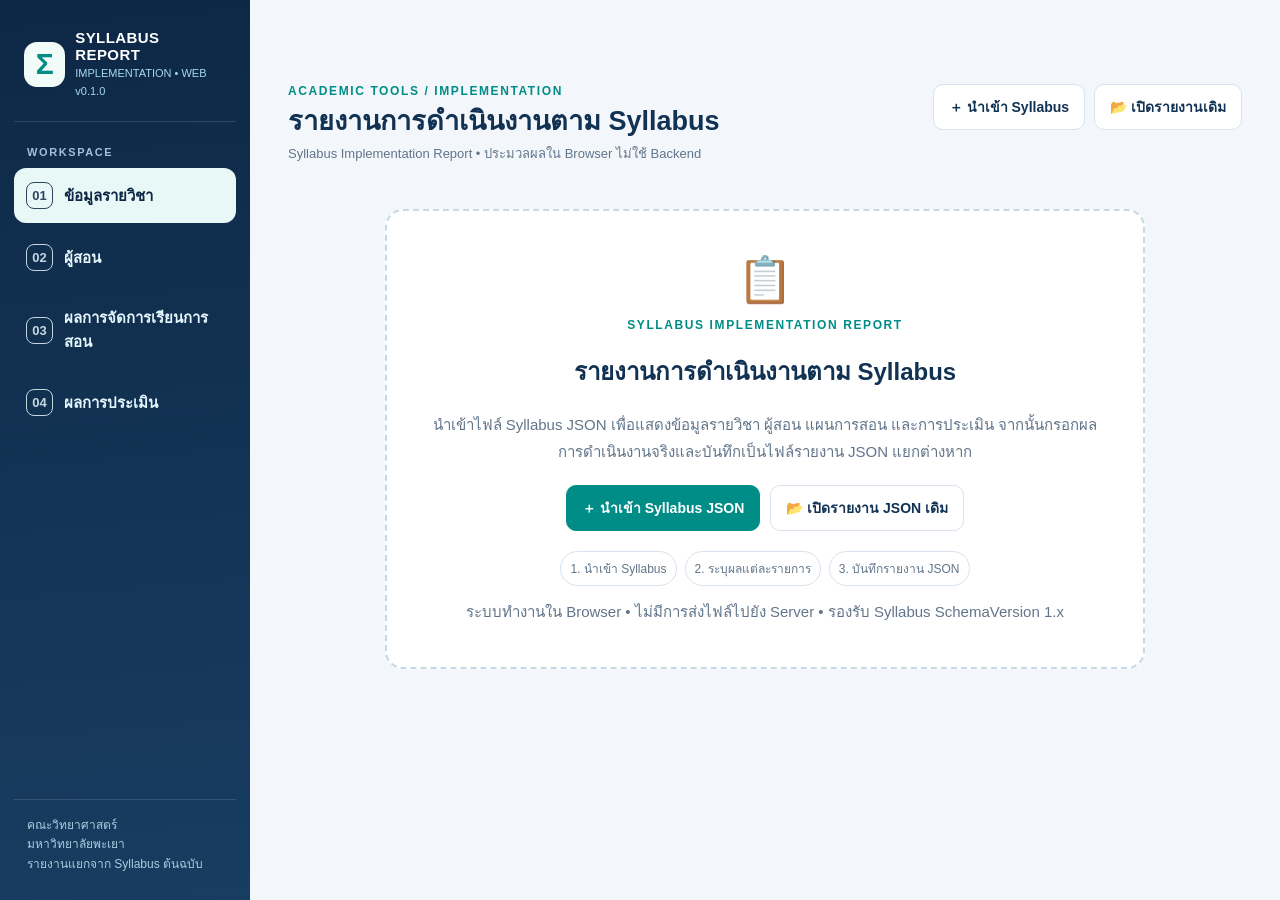
==== index.html @ 034646b8 "Add files via upload Initial pilot release: Syllabus Implementation Report Web v0.1.0" ====
<!doctype html>
<html lang="th">
<head>
  <meta charset="utf-8">
  <meta name="viewport" content="width=device-width, initial-scale=1">
  <meta name="theme-color" content="#102d4e">
  <meta name="description" content="ระบบรายงานผลการดำเนินงานตาม Syllabus โดยประมวลผลในเบราว์เซอร์ทั้งหมด">
  <title>Syllabus Implementation Report | Faculty of Science</title>
  <style>
:root{--navy:#113253;--deep:#0d2846;--ink:#18344d;--muted:#61758a;--teal:#008d87;--teal-dark:#00736f;--light:#f3f7fb;--white:#fff;--line:#d8e3ee;--good:#0b8567;--bad:#ad4a2a;--waiting:#748397;--yellow:#fff4dc;--shadow:0 12px 30px rgba(14,48,83,.07);font-family:Tahoma,"Noto Sans Thai",Arial,sans-serif;color:var(--ink);font-size:16px}
*{box-sizing:border-box}body{margin:0;background:var(--light);min-width:320px}button,input,textarea,select{font:inherit}button{cursor:pointer}button:disabled{opacity:.5;cursor:not-allowed}button:focus-visible,select:focus-visible,textarea:focus-visible,input:focus-visible,a:focus-visible{outline:3px solid #69c7cb;outline-offset:2px}.sr-only{position:absolute;width:1px;height:1px;padding:0;margin:-1px;overflow:hidden;clip:rect(0,0,0,0);white-space:nowrap;border:0}.app-shell{display:grid;grid-template-columns:250px minmax(0,1fr);min-height:100vh}.sidebar{background:linear-gradient(175deg,var(--deep),#183d61);color:white;position:sticky;top:0;height:100vh;display:flex;flex-direction:column;padding:25px 14px;z-index:30}.logo{display:flex;gap:10px;align-items:center;padding:4px 10px 22px;border-bottom:1px solid #ffffff20}.logo-mark{display:grid;place-items:center;width:45px;height:45px;border-radius:13px;background:#f1fbf8;color:var(--teal);font-size:30px;font-weight:800}.logo b{display:block;font-size:15px;letter-spacing:.4px}.logo span{font-size:11px;color:#a5d8ee}.nav-label{font-size:11px;color:#a6bfd8;font-weight:700;letter-spacing:1.6px;padding:24px 13px 10px}.nav{display:flex;flex-direction:column;gap:7px}.nav-item{border:0;background:transparent;color:#e4f4fb;padding:14px 12px;border-radius:12px;text-align:left;display:flex;align-items:center;gap:11px;font-size:15px;font-weight:600;width:100%}.nav-item:hover{background:#ffffff1a}.nav-item.active{background:#e8f8f6;color:var(--deep)}.nav-number{border:1px solid currentColor;opacity:.85;min-width:27px;height:27px;display:grid;place-items:center;border-radius:8px;font-size:13px}.sidebar-foot{margin-top:auto;border-top:1px solid #ffffff22;padding:16px 13px 0;color:#a9cce0;font-size:12px;line-height:1.65}.main{min-width:0;max-width:1740px;width:100%;margin:auto;padding:28px 38px 130px}.masthead{display:flex;align-items:flex-start;justify-content:space-between;gap:15px;margin-bottom:24px}.kicker{font-size:12px;letter-spacing:1.6px;font-weight:800;color:var(--teal)}h1{font-size:27px;line-height:1.35;margin:5px 0 4px;color:var(--navy)}.subtitle{font-size:13px;color:var(--muted);margin:0}.mast-actions{display:flex;gap:9px;flex-wrap:wrap;justify-content:flex-end}.btn{border:1px solid var(--line);background:#fff;color:var(--navy);border-radius:10px;padding:11px 15px;font-size:14px;font-weight:700;display:inline-flex;align-items:center;justify-content:center;gap:8px;white-space:nowrap;min-height:42px}.btn:hover{background:#edf8f8}.btn-primary{background:var(--teal);border-color:var(--teal);color:white}.btn-primary:hover{background:var(--teal-dark)}.btn-dark{background:var(--navy);border-color:var(--navy);color:white}.btn-dark:hover{background:#1c446c}.btn-ghost{background:transparent;color:var(--muted)}.btn-xs{min-height:34px;padding:7px 12px;font-size:12px}.mobile-toggle{display:none}.hero{border:1px solid #c8dae9;border-radius:17px;background:linear-gradient(115deg,#173e64,#17617d);color:white;padding:23px 25px;display:flex;justify-content:space-between;gap:20px;align-items:center;margin-bottom:22px}.hero h2{margin:4px 0;font-size:22px;color:white}.hero small{font-size:13px;color:#c5e7f2}.hero aside{text-align:right;min-width:190px}.hero aside strong{font-size:19px;display:block;word-break:break-word}.stats{display:grid;grid-template-columns:repeat(4,minmax(0,1fr));gap:12px;margin-bottom:22px}.stat{background:white;border:1px solid var(--line);padding:15px 17px;border-radius:14px;box-shadow:var(--shadow)}.stat span{font-size:12px;color:var(--muted);display:block}.stat strong{font-size:23px;display:block;margin-top:6px;color:var(--navy)}.stat small{font-size:11px;color:var(--muted)}.section-head{display:flex;justify-content:space-between;align-items:flex-end;gap:16px;margin:8px 0 16px}.section-head h2{font-size:20px;color:var(--navy);margin:4px 0}.section-head p{font-size:13px;color:var(--muted);margin:0}.panel{background:white;border:1px solid var(--line);border-radius:15px;box-shadow:var(--shadow);margin-bottom:18px;overflow:hidden}.panel-head{padding:16px 20px;border-bottom:1px solid var(--line);display:flex;align-items:center;justify-content:space-between;gap:15px}.panel-head h3{font-size:17px;margin:0;color:var(--navy)}.panel-head p{font-size:12px;color:var(--muted);margin:5px 0 0}.panel-body{padding:20px}.pill{padding:5px 11px;border-radius:30px;background:#eaf1f7;color:#3e5970;font-weight:700;font-size:12px;white-space:nowrap}.pill.positive{background:#def7ea;color:#00734d}.pill.negative{background:#fff0df;color:#a55221}.pill.pending{background:#edf2f7;color:#587187}.status-note{background:#eaf7f7;border:1px solid #c8e5e7;border-radius:12px;padding:12px 17px;margin-bottom:18px;font-size:13px;line-height:1.7}.status-note.warn{background:#fff7e7;border-color:#f3dfaa}.grid-info{display:grid;grid-template-columns:repeat(2,minmax(0,1fr));gap:0 20px}.info-cell{border-bottom:1px solid #e6edf3;padding:11px 0;min-width:0}.info-cell.span{grid-column:1/-1}.info-cell dt{font-size:12px;color:var(--muted);margin-bottom:5px}.info-cell dd{margin:0;white-space:pre-wrap;overflow-wrap:anywhere;line-height:1.65;font-size:15px}.table-scroller{overflow-x:auto;width:100%}.data-table{border-collapse:collapse;min-width:700px;width:100%}.data-table th{background:#f0f6fa;font-size:12px;text-align:left;color:#42627a;padding:13px 12px;border-bottom:1px solid var(--line);white-space:nowrap}.data-table td{padding:12px;border-bottom:1px solid #e6edf3;vertical-align:top;font-size:13px}.data-table tr:last-child td{border-bottom:none}.data-table td strong{font-size:14px;color:var(--navy);font-weight:700}.data-table td .subline{margin-top:5px;line-height:1.65;color:var(--muted);font-size:12px;white-space:pre-wrap}.data-table td .line{margin-top:6px;line-height:1.6}.row-no{color:var(--muted);font-size:12px} .training-table{min-width:1420px;table-layout:fixed}.training-table th:nth-child(1){width:70px}.training-table th:nth-child(2){width:20%}.training-table th:nth-child(3){width:12%}.training-table th:nth-child(4){width:8%}.training-table th:nth-child(5){width:12%}.training-table th:nth-child(6){width:14%}.training-table th:nth-child(7){width:16%}.training-table th:nth-child(8){width:16%}.assessment-table{min-width:1280px;table-layout:fixed}.assessment-table th:nth-child(1){width:48px}.assessment-table th:nth-child(2){width:19%}.assessment-table th:nth-child(3){width:13%}.assessment-table th:nth-child(4){width:8%}.assessment-table th:nth-child(5){width:8%}.assessment-table th:nth-child(6){width:14%}.assessment-table th:nth-child(7){width:17%}.assessment-table th:nth-child(8){width:17%}.status-select,.form-control{width:100%;min-width:0;border:1px solid #ccdae6;background:white;border-radius:9px;color:var(--ink);padding:9px 10px;font-size:14px;line-height:1.5}.status-select{font-weight:700}.status-select.value-ok{color:var(--good);border-color:#92cbb3;background:#f4fcf7}.status-select.value-bad{color:var(--bad);border-color:#efc3a2;background:#fffbf5}textarea.form-control{resize:vertical;min-height:72px}.form-control:disabled{background:#f5f7fa;color:#9eabb6}.field-hint{color:#9eabb6;font-size:12px;margin:7px 0 0}.invalid{border-color:#db8757!important;background:#fffaf6!important}.error-msg{font-size:12px;color:#a94b26;margin-top:5px;line-height:1.45}.tabs{display:flex;gap:8px;margin-bottom:14px}.tabs button{border-radius:9px;padding:10px 16px;font-weight:700;border:1px solid var(--line);background:#f2f6fa;color:#41627a}.tabs button.active{background:var(--navy);color:white;border-color:var(--navy)}.tabs button span{font-size:12px;opacity:.8}.field{display:flex;flex-direction:column;gap:7px}.field label{font-size:13px;font-weight:700;color:var(--navy)}.field input{width:240px;max-width:100%}.blank-state{border:2px dashed #c6d9e4;border-radius:18px;background:white;max-width:760px;padding:42px 38px;margin:45px auto;text-align:center}.blank-icon{font-size:45px;margin-bottom:12px}.blank-state h2{color:var(--navy);font-size:24px}.blank-state p{color:var(--muted);font-size:15px;line-height:1.8}.blank-actions{display:flex;justify-content:center;flex-wrap:wrap;gap:10px;margin:20px 0}.steps{display:flex;flex-wrap:wrap;gap:8px;justify-content:center;font-size:12px;color:var(--muted)}.steps span{border:1px solid var(--line);padding:7px 9px;border-radius:30px}.sticky-save{position:fixed;z-index:20;bottom:0;right:0;left:250px;background:rgba(255,255,255,.96);border-top:1px solid var(--line);box-shadow:0 -10px 34px #12395e16;backdrop-filter:blur(9px);padding:12px 38px}.sticky-inner{max-width:1440px;margin:auto;display:flex;align-items:center;justify-content:space-between;gap:15px}.sticky-inner p{margin:0;font-size:12px;color:var(--muted);line-height:1.6}.sticky-inner strong{display:block;font-size:14px;color:var(--navy)}.sticky-inner .btn{font-size:15px}.toast{position:fixed;bottom:90px;right:20px;background:#143956;color:white;border-radius:11px;padding:13px 18px;box-shadow:var(--shadow);max-width:min(380px,90vw);z-index:60;font-size:14px;line-height:1.6}.toast.error{background:#9c4238}.menu-backdrop{display:none}.legend{display:flex;gap:8px;flex-wrap:wrap}.empty-table{padding:25px;color:var(--muted);font-size:14px}.footer-note{font-size:12px;color:var(--muted);text-align:center;padding:18px 0}.report-date{margin:4px 0 18px}.report-date .field{max-width:280px}.report-date input{border:1px solid var(--line);background:white;border-radius:9px;padding:10px;font-size:15px}.progress{height:6px;background:#e7edf2;border-radius:20px;overflow:hidden;margin-top:10px}.progress>div{background:var(--teal);height:100%;border-radius:20px;transition:width .25s}.help-line{font-size:12px;color:var(--muted);line-height:1.6;margin:12px 0 0}
@media(max-width:1190px){.main{padding:24px 22px 130px}.sticky-save{padding:12px 22px}.hero{padding:18px}.stats{gap:9px}.stat{padding:13px}}
@media(max-width:850px){.app-shell{grid-template-columns:minmax(0,1fr)}.sidebar{position:fixed;left:0;top:0;bottom:0;width:255px;transform:translateX(-105%);transition:transform .2s;box-shadow:12px 0 35px #001b3b25}.sidebar.open{transform:translateX(0)}.menu-backdrop.on{display:block;position:fixed;inset:0;background:#0b223b80;z-index:25}.mobile-toggle{display:inline-flex}.main{padding:19px 18px 125px}.sticky-save{left:0;padding:10px 18px}.masthead{align-items:flex-start}.mast-actions{max-width:44%}.mast-actions .btn{padding:9px}.hero aside{min-width:150px}}
@media(max-width:630px){h1{font-size:21px}.subtitle{font-size:12px}.main{padding:14px 12px 120px}.masthead{flex-wrap:wrap;gap:12px}.mast-actions{max-width:none;width:100%;justify-content:space-between}.mast-actions .btn{flex:1;font-size:12px;padding:9px 5px}.hero{flex-direction:column;align-items:flex-start;gap:12px}.hero h2{font-size:18px}.hero aside{text-align:left;min-width:0}.stats{grid-template-columns:repeat(2,1fr)}.stat strong{font-size:21px}.section-head{align-items:flex-start}.panel-head{padding:13px 14px}.panel-body{padding:14px}.grid-info{grid-template-columns:1fr}.info-cell.span{grid-column:auto}.data-table,.training-table,.assessment-table{min-width:0}.responsive-table thead{display:none}.responsive-table tbody,.responsive-table tr,.responsive-table td{display:block;width:100%}.responsive-table tr{border:1px solid var(--line);border-radius:12px;overflow:hidden;margin:11px 10px;background:white}.responsive-table td{display:grid;grid-template-columns:90px minmax(0,1fr);column-gap:8px;border-bottom:1px solid #e6edf3;padding:11px}.responsive-table td:last-child{border-bottom:0}.responsive-table td:before{content:attr(data-label);font-size:12px;font-weight:700;color:#55718a;padding-top:6px}.responsive-table .form-control,.responsive-table .status-select{font-size:15px}.responsive-table td .subline{font-size:12px}.responsive-table td[data-label="สาเหตุ"],.responsive-table td[data-label="การดำเนินการ"]{grid-template-columns:1fr}.responsive-table td[data-label="สาเหตุ"]:before,.responsive-table td[data-label="การดำเนินการ"]:before{padding:0 0 4px}.sticky-save{padding:10px 12px}.sticky-inner p{font-size:11px}.sticky-inner strong{font-size:12px}.sticky-inner .btn{font-size:13px;padding:10px 12px}.tabs button{flex:1;font-size:13px;padding:9px 7px}.blank-state{margin:12px auto;padding:30px 17px}.blank-state h2{font-size:20px}}
@media(max-width:370px){.responsive-table td{grid-template-columns:76px minmax(0,1fr)}.sticky-inner p{max-width:150px}.btn{font-size:12px}}
@media print{.sidebar,.mast-actions,.sticky-save,.tabs,.mobile-toggle,.toast,.menu-backdrop{display:none!important}.app-shell{display:block}.main{max-width:none;padding:0}.hero{background:#f0f5f9!important;color:var(--ink)!important;print-color-adjust:exact}.hero h2{color:var(--ink)}.hero small{color:var(--ink)}.panel{box-shadow:none;break-inside:avoid}.training-table{min-width:0;font-size:10px}.panel-head{padding:10px}.data-table td{font-size:10px}.data-table th{font-size:10px}}

  </style>
</head>
<body>
  <div id="app" aria-live="off"></div>
  <input id="syllabus-file" class="sr-only" type="file" accept=".json,application/json" aria-label="เลือกไฟล์ Syllabus JSON">
  <input id="report-file" class="sr-only" type="file" accept=".json,application/json" aria-label="เลือกไฟล์รายงาน JSON">
  <script>
(() => {
  'use strict';

  // Static browser-only report app. Syllabus input is kept intact in SourceSyllabus.
  // The report's JSON format is intentionally separate from Syllabus SchemaVersion 1.0.0.
  const REPORT_VERSION = '1.0.0';
  const APP_VERSION = '0.1.0';
  const tabs = [
    { id: 'course', name: 'ข้อมูลรายวิชา', icon: '01' },
    { id: 'instructors', name: 'ผู้สอน', icon: '02' },
    { id: 'plans', name: 'ผลการจัดการเรียนการสอน', icon: '03' },
    { id: 'assessments', name: 'ผลการประเมิน', icon: '04' }
  ];
  const fieldLabels = {
    CourseCode:'รหัสรายวิชา',CourseTitleTh:'ชื่อรายวิชา (ไทย)',CourseTitleEn:'ชื่อรายวิชา (อังกฤษ)',
    CourseDescriptionTh:'คำอธิบายรายวิชา (ไทย)',CourseDescriptionEn:'คำอธิบายรายวิชา (อังกฤษ)',
    Credits:'หน่วยกิต',LectureHours:'ชั่วโมงบรรยาย',LabHours:'ชั่วโมงปฏิบัติการ',SelfStudyHours:'ชั่วโมงศึกษาด้วยตนเอง',
    AcademicYear:'ปีการศึกษา (พ.ศ.)',Semester:'ภาคเรียน',Section:'กลุ่มเรียน',FacultyName:'คณะ',
    UniversityName:'มหาวิทยาลัย',LastUpdatedDate:'วันที่บันทึก/ปรับปรุง Syllabus',
    CurriculumCode:'รหัสหลักสูตร',CurriculumName:'ชื่อหลักสูตร',ProgramName:'สาขาวิชา',
    DegreeLevel:'ระดับปริญญา',DepartmentName:'สาขาวิชา/หน่วยงาน',
    IsResponsibleInstructor:'ผู้รับผิดชอบรายวิชา',Prefix:'คำนำหน้า',FirstName:'ชื่อ',LastName:'นามสกุล',
    DisplayName:'ชื่อผู้สอน',Department:'สาขาวิชา',StaffId:'รหัสบุคลากร',StaffID:'รหัสบุคลากร',
    Email:'อีเมล',LecturePercent:'สัดส่วนบรรยาย',LabPercent:'สัดส่วนปฏิบัติการ'
  };
  const sectionInfo = {
    course:{title:'ข้อมูลรายวิชา',subtitle:'แสดงรายละเอียดรายวิชาและหลักสูตรจากไฟล์ Syllabus แบบอ่านอย่างเดียว'},
    instructors:{title:'ข้อมูลผู้รับผิดชอบรายวิชาและผู้สอน',subtitle:'แสดงข้อมูลผู้สอนทุกคนจากไฟล์ Syllabus โดยไม่เปลี่ยนแปลงข้อมูลต้นฉบับ'},
    plans:{title:'รายงานผลการจัดการเรียนการสอน',subtitle:'ระบุผลการดำเนินงานตามแผนทุกสัปดาห์ ทั้งภาคบรรยายและปฏิบัติการ'},
    assessments:{title:'รายงานผลการวัดและประเมินผล',subtitle:'ระบุผลบรรลุ/ไม่บรรลุ พร้อมสาเหตุและการดำเนินการแก้ไขเมื่อไม่บรรลุ'}
  };
  const app = document.getElementById('app');
  let report = null;
  let activeTab = 'course';
  let planTab = 'lecture';
  let mobileOpen = false;
  let unsaved = false;
  let toastTimeout = null;

  function esc(val) { return String(val == null ? '' : val).replace(/[&<>"']/g, c => ({'&':'&amp;','<':'&lt;','>':'&gt;','"':'&quot;',"'":'&#39;'}[c])); }
  function normalizeText(v) {return v == null ? '' : typeof v === 'boolean' ? (v ? 'ใช่' : 'ไม่ใช่') : typeof v === 'object' ? Array.isArray(v) ? v.map(normalizeText).join(', ') : JSON.stringify(v) : String(v);}
  function fmt(v) {const t=normalizeText(v);return t.trim() ? t : '—';}
  function fileSafe(x) {return String(x||'unknown').replace(/[^a-zA-Z0-9ก-๙_-]/g,'_').slice(0,95);}
  function todayLocal() {const d=new Date();const off=d.getTimezoneOffset()*60000;return new Date(d.getTime()-off).toISOString().slice(0,10);}
  function timeISO() {return new Date().toISOString();}
  function isObj(x) {return x !== null && typeof x === 'object' && !Array.isArray(x);}
  function validSyllabus(s) {
    if(!isObj(s) || !isObj(s.CourseInfo) || !Array.isArray(s.Instructors) || !Array.isArray(s.LecturePlans) || !Array.isArray(s.LabPlans) || !Array.isArray(s.Assessments)) {
      throw new Error('ไฟล์นี้ไม่ใช่ Syllabus JSON ที่รองรับ: ต้องมี CourseInfo, Instructors, LecturePlans, LabPlans และ Assessments');
    }
    if(s.SchemaVersion && String(s.SchemaVersion).split('.')[0] !== '1') throw new Error('ยังไม่รองรับ Syllabus SchemaVersion นี้');
    return true;
  }
  function makeRows(rows) {return rows.map((p,i)=>({SourceIndex:i,WeekNumber:p.WeekNumber??null,Status:'',Reason:'',Action:''}));}
  function makeAssessmentRows(rows) {return rows.map((_,i)=>({SourceIndex:i,Status:'',Reason:'',Action:''}));}
  function makeReport(syllabus, filename='') {
    validSyllabus(syllabus);
    const s=JSON.parse(JSON.stringify(syllabus));
    return {ReportSchemaVersion:REPORT_VERSION, ReportType:'SyllabusImplementation',
      SourceOfferingId:String(s.OfferingId||''),SourceFileName:filename,SourceSyllabus:s,
      CreatedAt:timeISO(),UpdatedAt:timeISO(),ReportDate:todayLocal(),
      LectureResults:makeRows(s.LecturePlans),LabResults:makeRows(s.LabPlans),
      AssessmentResults:makeAssessmentRows(s.Assessments)};
  }
  function normalizeRows(existing, source, isPlan, choices) {
    const byIndex=new Map((Array.isArray(existing)?existing:[]).filter(x=>isObj(x)&&Number.isInteger(x.SourceIndex)).map(x=>[x.SourceIndex,x]));
    return source.map((p,i)=>{
      const old=byIndex.get(i)||{};
      return {SourceIndex:i,...(isPlan?{WeekNumber:p.WeekNumber??null}:{}),
        Status:choices.includes(old.Status)?old.Status:'',Reason:String(old.Reason??''),Action:String(old.Action??'')};
    });
  }
  function normalizeReport(raw) {
    if(!isObj(raw)||raw.ReportType!=='SyllabusImplementation'||!raw.SourceSyllabus) throw new Error('ไฟล์นี้ไม่ใช่รายงานผลการดำเนินงานของระบบนี้');
    if(String(raw.ReportSchemaVersion||'').split('.')[0]!=='1') throw new Error('ยังไม่รองรับเวอร์ชันรายงานนี้');
    validSyllabus(raw.SourceSyllabus);
    const cloned=JSON.parse(JSON.stringify(raw));
    cloned.LectureResults=normalizeRows(raw.LectureResults,cloned.SourceSyllabus.LecturePlans,true,['ตามแผน','ไม่ตามแผน','']);
    cloned.LabResults=normalizeRows(raw.LabResults,cloned.SourceSyllabus.LabPlans,true,['ตามแผน','ไม่ตามแผน','']);
    cloned.AssessmentResults=normalizeRows(raw.AssessmentResults,cloned.SourceSyllabus.Assessments,false,['บรรลุ','ไม่บรรลุ','']);
    cloned.ReportDate=typeof raw.ReportDate==='string' && /^\d{4}-\d{2}-\d{2}$/.test(raw.ReportDate)?raw.ReportDate:'';
    return cloned;
  }
  function stats() {
    if(!report) return {total:0,done:0,problem:0,missing:0,incomplete:0,plan:0,assess:0};
    const all=[...report.LectureResults,...report.LabResults,...report.AssessmentResults];
    return {total:all.length,done:all.filter(r=>!!r.Status).length,
      problem:all.filter(r=>r.Status==='ไม่ตามแผน'||r.Status==='ไม่บรรลุ').length,
      missing:all.filter(r=>!r.Status).length,
      incomplete:all.filter(r=>(r.Status==='ไม่ตามแผน'||r.Status==='ไม่บรรลุ')&&(!r.Reason.trim()||!r.Action.trim())).length,
      plan:report.LectureResults.length+report.LabResults.length,assess:report.AssessmentResults.length};
  }
  function readSource() {return report?.SourceSyllabus||null;}
  function getCourseName() {const c=readSource()?.CourseInfo||{};return c.CourseTitleTh||c.CourseTitleEn||'ยังไม่มีชื่อรายวิชา';}
  function getOffering() {const s=readSource()||{};const c=s.CourseInfo||{};return s.OfferingId || [c.CourseCode||'COURSE',c.Semester||'TERM',c.AcademicYear||'YEAR',c.Section||'SECTION'].join('-');}
  function showToast(message,error=false) {
    const existing=document.querySelector('.toast');if(existing) existing.remove();if(toastTimeout)clearTimeout(toastTimeout);
    const el=document.createElement('div');el.className='toast'+(error?' error':'');el.setAttribute('role','status');el.textContent=message;document.body.append(el);
    toastTimeout=setTimeout(()=>el.remove(),5200);
  }
  function markUnsaved() {unsaved=true;const e=document.getElementById('save-indicator');if(e)e.textContent='มีข้อมูลเปลี่ยนแปลงที่ยังไม่ได้บันทึก JSON';}
  function countPill() {const s=stats();return `${s.done}/${s.total} รายการ`;}
  function renderNav() {return tabs.map(t=>`<button class="nav-item ${activeTab===t.id?'active':''}" data-tab="${t.id}" type="button" aria-current="${activeTab===t.id?'page':'false'}"><span class="nav-number">${t.icon}</span>${t.name}</button>`).join('');}
  function renderCards() {const s=stats();return `<div class="stats" aria-label="สรุปความคืบหน้า">
    <div class="stat"><span>รายการทั้งหมด</span><strong data-metric="total">${s.total}</strong><small>Lecture / Lab / การประเมิน</small></div>
    <div class="stat"><span>ระบุผลแล้ว</span><strong data-metric="done">${s.done}</strong><div class="progress"><div data-progress style="width:${s.total?s.done/s.total*100:0}%"></div></div></div>
    <div class="stat"><span>ไม่ตามแผน / ไม่บรรลุ</span><strong data-metric="problem">${s.problem}</strong><small>รายการที่ต้องระบุสาเหตุและการดำเนินการ</small></div>
    <div class="stat"><span>ยังไม่ระบุผล</span><strong data-metric="missing">${s.missing}</strong><small data-metric="incomplete">${s.incomplete?`กรอกสาเหตุ/การดำเนินการไม่ครบ ${s.incomplete} รายการ`:'สาเหตุ/การดำเนินการครบตามที่ระบุ'}</small></div>
  </div>`;}
  function renderInfo(obj) {
    const entries=Object.entries(isObj(obj)?obj:{});
    if(!entries.length)return `<div class="empty-table">ไม่มีข้อมูลในไฟล์ต้นฉบับ</div>`;
    return `<dl class="grid-info">${entries.map(([k,v])=>{
      const isLong=/Description|Details|Note/i.test(k)||normalizeText(v).length>90;
      return `<div class="info-cell ${isLong?'span':''}"><dt>${esc(fieldLabels[k]||k)}</dt><dd>${esc(fmt(v))}</dd></div>`;
    }).join('')}</dl>`;
  }
  function panel(title,content,description='',extra='') {return `<section class="panel"><div class="panel-head"><div><h3>${esc(title)}</h3>${description?`<p>${esc(description)}</p>`:''}</div>${extra}</div><div class="panel-body">${content}</div></section>`;}
  function renderCourse() {
    const syllabus=readSource();return `${panel('ข้อมูลรายวิชา (Course Info)',renderInfo(syllabus.CourseInfo),'อ่านอย่างเดียว • แสดงทุกฟิลด์ที่อยู่ใน Syllabus JSON')}
      ${panel('หลักสูตร (Curriculum)',renderInfo(syllabus.Curriculum),'ข้อมูลอ้างอิงจากไฟล์ Syllabus')}
      ${panel('ข้อมูลไฟล์ต้นฉบับ',renderInfo({OfferingId:syllabus.OfferingId||'',SchemaVersion:syllabus.SchemaVersion||'',SourceType:syllabus.SourceType||'',ExtractedAt:syllabus.ExtractedAt||'',SourceFileName:report.SourceFileName||''}))}`;
  }
  function renderInstructors() {
    const items=readSource().Instructors;
    if(!items.length)return panel('รายชื่อผู้สอน',`<div class="empty-table">ไม่มีรายชื่อผู้สอนใน Syllabus JSON</div>`);
    const keys=[...new Set(items.flatMap(Object.keys))];
    return `<section class="panel"><div class="panel-head"><div><h3>ข้อมูลผู้สอนทั้งหมด</h3><p>แสดงข้อมูลทุกฟิลด์ตามที่บันทึกไว้ใน JSON</p></div><span class="pill">${items.length} คน</span></div><div class="table-scroller"><table class="data-table responsive-table"><thead><tr><th>#</th>${keys.map(k=>`<th>${esc(fieldLabels[k]||k)}</th>`).join('')}</tr></thead><tbody>${items.map((row,i)=>`<tr><td data-label="ลำดับ">${i+1}</td>${keys.map(k=>`<td data-label="${esc(fieldLabels[k]||k)}">${esc(fmt(row[k]))}</td>`).join('')}</tr>`).join('')}</tbody></table></div></section>`;
  }
  function statusSelect(kind,i,current) {
    const choices=kind==='assessment'?['','บรรลุ','ไม่บรรลุ']:['','ตามแผน','ไม่ตามแผน'];
    const stClass=(current==='ไม่ตามแผน'||current==='ไม่บรรลุ')?'value-bad':current?'value-ok':'';
    return `<select class="status-select ${stClass}" data-kind="${kind}" data-index="${i}" data-field="Status" aria-label="${kind==='assessment'?'ผลการประเมิน':'ผลการจัดการเรียนการสอน'} รายการที่ ${i+1}">
    ${choices.map((x,j)=>`<option value="${esc(x)}" ${x===current?'selected':''}>${j===0?'— ยังไม่ระบุ —':esc(x)}</option>`).join('')}</select>`;
  }
  function resultColumn(kind,i,record,field) {
    const negative=record.Status==='ไม่ตามแผน'||record.Status==='ไม่บรรลุ';
    if(!negative)return `<span class="field-hint">เลือก “${kind==='assessment'?'ไม่บรรลุ':'ไม่ตามแผน'}” เพื่อกรอก</span>`;
    const blank=!record[field].trim();return `<div><textarea class="form-control ${blank?'invalid':''}" rows="2" maxlength="2000" data-kind="${kind}" data-index="${i}" data-field="${field}" aria-label="${field==='Reason'?'ระบุสาเหตุ':'ระบุการดำเนินการ'} รายการที่ ${i+1}">${esc(record[field])}</textarea>${blank?'<div class="error-msg">กรุณาระบุข้อมูลเมื่อเลือกผลเป็นลบ (ยังบันทึก JSON ได้)</div>':''}</div>`;
  }
  function planData(kind) {return kind==='lecture'?[readSource().LecturePlans,report.LectureResults]:[readSource().LabPlans,report.LabResults];}
  function renderPlan() {
    const kind=planTab;const [plans,results]=planData(kind);const all=kind==='lecture'?report.LectureResults:report.LabResults;
    const title=kind==='lecture'?'ภาคบรรยาย (Lecture)':'ภาคปฏิบัติการ (Lab)';
    return `<div class="tabs" role="tablist" aria-label="ประเภทแผนการสอน"><button type="button" class="${kind==='lecture'?'active':''}" data-plan-tab="lecture" role="tab" aria-selected="${kind==='lecture'}">บรรยาย <span>(${readSource().LecturePlans.length})</span></button><button type="button" class="${kind==='lab'?'active':''}" data-plan-tab="lab" role="tab" aria-selected="${kind==='lab'}">ปฏิบัติการ <span>(${readSource().LabPlans.length})</span></button></div>
      <section class="panel"><div class="panel-head"><div><h3>ผลการสอน${title}</h3><p>แสดงคอลัมน์แผนเดิมจาก Syllabus และเพิ่มผลการดำเนินงานแยกแต่ละสัปดาห์</p></div><span class="pill">${all.filter(r=>!!r.Status).length}/${all.length} ระบุผลแล้ว</span></div>
      ${plans.length?`<div class="table-scroller"><table class="data-table responsive-table training-table"><thead><tr><th>สัปดาห์</th><th>หัวข้อ / กิจกรรมการเรียนรู้</th><th>วิธีสอน</th><th>CLO</th><th>ผู้สอน</th><th>ผลการสอน</th><th>สาเหตุ</th><th>การดำเนินการ</th></tr></thead><tbody>
      ${plans.map((p,i)=>{const r=results[i];const notes=p.Notes||p.InstructorNames||'';const topic=p.Topic||p.LearningActivities||'—';const method=normalizeText(p.TeachingMethods||p.TeachingMethod||'');const mClo=normalizeText(p.MappedCloCodes||p.CloCodes||'');return `<tr>
      <td data-label="สัปดาห์"><strong>${esc(fmt(p.WeekNumber))}</strong><div class="row-no">รายการ ${i+1}</div></td>
      <td data-label="หัวข้อ / กิจกรรม"><strong>${esc(topic)}</strong>${p.LearningActivities&&p.LearningActivities!==topic?`<div class="subline">กิจกรรม: ${esc(p.LearningActivities)}</div>`:''}</td>
      <td data-label="วิธีสอน">${esc(fmt(method))}</td>
      <td data-label="CLO">${esc(fmt(mClo))}</td>
      <td data-label="ผู้สอน">${esc(fmt(normalizeText(notes)))}</td>
      <td data-label="ผลการสอน">${statusSelect(kind,i,r.Status)}</td>
      <td data-label="สาเหตุ">${resultColumn(kind,i,r,'Reason')}</td>
      <td data-label="การดำเนินการ">${resultColumn(kind,i,r,'Action')}</td></tr>`}).join('')}
      </tbody></table></div>`:`<div class="empty-table">ไม่มีแผนการสอนในส่วนนี้</div>`}</section>`;
  }
  function renderAssessments(){const items=readSource().Assessments;const rows=report.AssessmentResults;
    return `<section class="panel"><div class="panel-head"><div><h3>รายการวัดและประเมินผล</h3><p>แสดงคอลัมน์ประเมินจาก Syllabus พร้อมคอลัมน์ผลการบรรลุ สาเหตุ และการดำเนินการ</p></div><span class="pill">${rows.filter(r=>!!r.Status).length}/${rows.length} ระบุผลแล้ว</span></div>
    ${items.length?`<div class="table-scroller"><table class="data-table responsive-table assessment-table"><thead><tr><th>#</th><th>รายการประเมิน</th><th>ประเภทประเมิน</th><th>น้ำหนัก %</th><th>CLO</th><th>ผลการประเมิน</th><th>สาเหตุ</th><th>การดำเนินการ</th></tr></thead><tbody>${items.map((a,i)=>{
      const r=rows[i];const reserved=new Set(['AssessmentName','AssessmentType','WeightPercent','MappedCloCodes']);
      const misc=Object.entries(a).filter(([k,v])=>!reserved.has(k)&&v!==''&&v!=null).map(([k,v])=>`${fieldLabels[k]||k}: ${normalizeText(v)}`);
      return `<tr><td data-label="ลำดับ"><strong>${i+1}</strong></td>
        <td data-label="รายการประเมิน"><strong>${esc(fmt(a.AssessmentName))}</strong>${misc.map(x=>`<div class="subline">${esc(x)}</div>`).join('')}</td>
        <td data-label="ประเภท">${esc(fmt(a.AssessmentType))}</td>
        <td data-label="น้ำหนัก %">${esc(fmt(a.WeightPercent))}</td>
        <td data-label="CLO">${esc(fmt(a.MappedCloCodes))}</td>
        <td data-label="ผลการประเมิน">${statusSelect('assessment',i,r.Status)}</td>
        <td data-label="สาเหตุ">${resultColumn('assessment',i,r,'Reason')}</td>
        <td data-label="การดำเนินการ">${resultColumn('assessment',i,r,'Action')}</td></tr>`;
    }).join('')}</tbody></table></div>`:`<div class="empty-table">ไม่มีรายการประเมินใน Syllabus JSON</div>`}</section>`;}
  function renderBody(){switch(activeTab){case'course':return renderCourse();case'instructors':return renderInstructors();case'plans':return renderPlan();case'assessments':return renderAssessments();default:return '';}}
  function renderEmpty(){return `<div class="blank-state"><div class="blank-icon" aria-hidden="true">📋</div><div class="kicker">SYLLABUS IMPLEMENTATION REPORT</div><h2>รายงานการดำเนินงานตาม Syllabus</h2><p>นำเข้าไฟล์ Syllabus JSON เพื่อแสดงข้อมูลรายวิชา ผู้สอน แผนการสอน และการประเมิน จากนั้นกรอกผลการดำเนินงานจริงและบันทึกเป็นไฟล์รายงาน JSON แยกต่างหาก</p>
  <div class="blank-actions"><button class="btn btn-primary" type="button" data-action="open-syllabus">＋ นำเข้า Syllabus JSON</button><button class="btn" type="button" data-action="open-report">📂 เปิดรายงาน JSON เดิม</button></div>
  <div class="steps"><span>1. นำเข้า Syllabus</span><span>2. ระบุผลแต่ละรายการ</span><span>3. บันทึกรายงาน JSON</span></div>
  <p class="help-line">ระบบทำงานใน Browser • ไม่มีการส่งไฟล์ไปยัง Server • รองรับ Syllabus SchemaVersion 1.x</p></div>`;}
  function render(){const s=stats();const sec=sectionInfo[activeTab];
    app.innerHTML=`<div class="app-shell">
      <div class="menu-backdrop ${mobileOpen?'on':''}" data-action="close-menu"></div>
      <aside class="sidebar ${mobileOpen?'open':''}" id="sidebar"><div class="logo"><div class="logo-mark">Σ</div><div><b>SYLLABUS REPORT</b><span>IMPLEMENTATION • WEB v${APP_VERSION}</span></div></div>
      <div class="nav-label">WORKSPACE</div><nav class="nav" aria-label="เมนูรายงาน">${renderNav()}</nav>
      <div class="sidebar-foot">คณะวิทยาศาสตร์<br>มหาวิทยาลัยพะเยา<br>รายงานแยกจาก Syllabus ต้นฉบับ</div></aside>
      <main class="main"><header class="masthead"><div><div class="kicker">ACADEMIC TOOLS / IMPLEMENTATION</div><h1>รายงานการดำเนินงานตาม Syllabus</h1><p class="subtitle">Syllabus Implementation Report • ประมวลผลใน Browser ไม่ใช้ Backend</p></div>
      <div class="mast-actions"><button class="btn mobile-toggle" type="button" data-action="toggle-menu" aria-controls="sidebar" aria-expanded="${mobileOpen}">☰ หมวดข้อมูล</button><button class="btn" type="button" data-action="open-syllabus">＋ นำเข้า Syllabus</button><button class="btn" type="button" data-action="open-report">📂 เปิดรายงานเดิม</button></div></header>
      ${!report?renderEmpty():`
       <div class="hero"><div><small>รายวิชา • ${esc(normalizeText(readSource().CourseInfo.CourseCode||''))}</small><h2>${esc(getCourseName())}</h2><small>${esc(normalizeText(readSource().CourseInfo.CourseTitleEn||''))}</small></div><aside><small>OFFERING ID</small><strong>${esc(getOffering())}</strong><small>ข้อมูลต้นฉบับไม่ถูกแก้ไข</small></aside></div>
       ${renderCards()}
       <div class="section-head"><div><div class="kicker">SECTION ${tabs.findIndex(t=>t.id===activeTab)+1} / 4</div><h2>${esc(sec.title)}</h2><p>${esc(sec.subtitle)}</p></div><span class="pill">${esc(countPill())}</span></div>
       ${activeTab==='course'?`<div class="report-date"><div class="field"><label for="report-date">วันที่จัดทำรายงาน (เลือกได้)</label><input type="date" id="report-date" value="${esc(report.ReportDate)}"><span class="help-line">วันที่รายงานไม่แก้ไขวันที่ใน Syllabus ต้นฉบับ</span></div></div>`:''}
       ${activeTab==='plans'||activeTab==='assessments'?`<div class="status-note">เลือกระบุผลแต่ละรายการเป็น <strong>ตามแผน / ไม่ตามแผน</strong> หรือ <strong>บรรลุ / ไม่บรรลุ</strong> หากเลือกผลเป็นลบ ให้ระบุทั้ง “สาเหตุ” และ “การดำเนินการ” สามารถบันทึกรายงาน JSON ได้แม้ยังกรอกไม่ครบ</div>`:`<div class="status-note">ข้อมูลจาก Syllabus JSON แสดงแบบอ่านอย่างเดียว เพื่อรักษารายละเอียดต้นฉบับ</div>`}
       ${renderBody()}
       <div class="footer-note">รายงานนี้จัดเก็บแยกเป็น JSON • ไม่บันทึกอัตโนมัติ • กรุณาตรวจสอบไฟล์ที่ดาวน์โหลดก่อนปิดเว็บไซต์</div>
       <div class="sticky-save"><div class="sticky-inner"><p><strong>บันทึกข้อมูลรายงานทุกหมวดเป็นไฟล์เดียว</strong><span id="save-indicator">${unsaved?'มีข้อมูลเปลี่ยนแปลงที่ยังไม่ได้บันทึก JSON':'สามารถแก้ไขและบันทึก JSON ได้ตลอดเวลา'}</span></p><button type="button" class="btn btn-primary" data-action="save-report">⇩ บันทึกรายงาน JSON</button></div></div>`}
      </main></div>`;
    updateMetrics();
  }
  function updateMetrics(){const s=stats();document.querySelectorAll('[data-metric]').forEach(el=>{const k=el.dataset.metric;el.textContent=k==='incomplete'?(s.incomplete?`กรอกสาเหตุ/การดำเนินการไม่ครบ ${s.incomplete} รายการ`:'สาเหตุ/การดำเนินการครบตามที่ระบุ'):s[k]});document.querySelectorAll('[data-progress]').forEach(el=>{el.style.width=(s.total?s.done/s.total*100:0)+'%'})}
  function getRows(kind){return kind==='assessment'?report.AssessmentResults:kind==='lab'?report.LabResults:report.LectureResults;}
  function changeStatus(kind,index,next,select){
    const row=getRows(kind)[index];if(!row)return;
    if(row.Status!==next && (row.Reason.trim()||row.Action.trim())&&next!==row.Status){
      if(!window.confirm('การเปลี่ยนสถานะจะล้างข้อมูลสาเหตุและการดำเนินการเดิมของรายการนี้ ต้องการดำเนินการต่อหรือไม่?')){select.value=row.Status;return;}
      row.Reason='';row.Action='';
    }
    row.Status=next;markUnsaved();render();
    // Move the focus back to the changed result field after re-render.
    const s=document.querySelector(`.status-select[data-kind="${kind}"][data-index="${index}"]`);s?.focus();
  }
  function setText(kind,index,field,value) {const row=getRows(kind)[index];if(row){row[field]=value;markUnsaved();updateMetrics();}}
  function startSyllabus(data,filename){validSyllabus(data);if(report&&!window.confirm('นำเข้า Syllabus ใหม่จะเปลี่ยนงานรายงานที่กำลังเปิดอยู่ กรุณาบันทึกรายงาน JSON ก่อนหากต้องการเก็บข้อมูลเดิม ต้องการดำเนินการต่อหรือไม่?'))return;
    report=makeReport(data,filename);activeTab='course';planTab='lecture';unsaved=true;mobileOpen=false;render();showToast('นำเข้า Syllabus สำเร็จ พร้อมบันทึกผลการดำเนินงาน');}
  function startReport(data){const r=normalizeReport(data);if(report&&!window.confirm('เปิดไฟล์รายงานใหม่แทนงานที่กำลังเปิดอยู่หรือไม่? กรุณาบันทึกงานที่ยังไม่ได้บันทึกก่อน'))return;
    report=r;activeTab='course';planTab='lecture';unsaved=false;mobileOpen=false;render();showToast('เปิดรายงานเดิมเรียบร้อยแล้ว');}
  function downloadReport(){if(!report)return;report.UpdatedAt=timeISO();const data=JSON.stringify(report,null,2);const blob=new Blob([data],{type:'application/json;charset=utf-8'});const url=URL.createObjectURL(blob);
    const c=readSource().CourseInfo||{};const name=`SYLLABUS_REPORT_${fileSafe(c.CourseCode)}_${fileSafe(c.AcademicYear)}_${fileSafe(c.Semester)}_${fileSafe(c.Section||'01')}.json`;
    const anchor=document.createElement('a');anchor.href=url;anchor.download=name;document.body.appendChild(anchor);anchor.click();anchor.remove();setTimeout(()=>URL.revokeObjectURL(url),1200);
    unsaved=false;const e=document.getElementById('save-indicator');if(e)e.textContent='เริ่มดาวน์โหลดแล้ว • กรุณาตรวจสอบไฟล์ใน Downloads';
    const s=stats();showToast(s.incomplete?`เริ่มดาวน์โหลด JSON แล้ว • มี ${s.incomplete} รายการที่ยังไม่กรอกสาเหตุ/การดำเนินการครบ`:'เริ่มดาวน์โหลดรายงาน JSON แล้ว กรุณาตรวจสอบไฟล์');
  }
  async function loadFile(event,mode){const file=event.target.files?.[0];if(!file)return;event.target.value='';
    try{if(file.size>15*1024*1024)throw new Error('ไฟล์มีขนาดเกิน 15 MB');const text=await file.text();const data=JSON.parse(text.replace(/^\uFEFF/,''));mode==='syllabus'?startSyllabus(data,file.name):startReport(data);}
    catch(err){showToast('เปิดไฟล์ไม่สำเร็จ: '+err.message,true);}
  }
  // All interaction is delegated to the root, so responsive re-renders do not duplicate event listeners.
  app.addEventListener('click',event=>{
    const b=event.target.closest('[data-tab],[data-plan-tab],[data-action]');if(!b)return;
    if(b.dataset.tab){if(!report){showToast('กรุณานำเข้า Syllabus JSON ก่อน');return;}activeTab=b.dataset.tab;mobileOpen=false;render();window.scrollTo(0,0);return;}
    if(b.dataset.planTab){planTab=b.dataset.planTab;render();return;}
    const action=b.dataset.action;
    if(action==='open-syllabus')document.getElementById('syllabus-file').click();
    else if(action==='open-report')document.getElementById('report-file').click();
    else if(action==='save-report')downloadReport();
    else if(action==='toggle-menu'){mobileOpen=!mobileOpen;render();}
    else if(action==='close-menu'){mobileOpen=false;render();}
  });
  app.addEventListener('change',event=>{
    const t=event.target;
    if(t.matches('.status-select'))changeStatus(t.dataset.kind,Number(t.dataset.index),t.value,t);
    else if(t.id==='report-date'&&report){report.ReportDate=t.value;markUnsaved();}
  });
  app.addEventListener('input',event=>{
    const t=event.target;
    if(t.matches('textarea.form-control')){
      setText(t.dataset.kind,Number(t.dataset.index),t.dataset.field,t.value);
      t.classList.toggle('invalid',!t.value.trim());const msg=t.parentElement.querySelector('.error-msg');if(msg)msg.style.display=t.value.trim()?'none':'';
    }
  });
  document.getElementById('syllabus-file').addEventListener('change',e=>loadFile(e,'syllabus'));
  document.getElementById('report-file').addEventListener('change',e=>loadFile(e,'report'));
  window.addEventListener('beforeunload',e=>{if(unsaved&&report){e.preventDefault();e.returnValue='';}});
  render();
  // Available only to automated local tests; never exported to production data.
  if(location.hostname==='localhost'||location.hostname==='127.0.0.1'){
    window.__syllabusReportTest={startSyllabus,startReport,getReport:()=>report,stats,changeTab:id=>{activeTab=id;render()},getState:()=>({activeTab,planTab,unsaved})};
  }
})();

  </script>
</body>
</html>
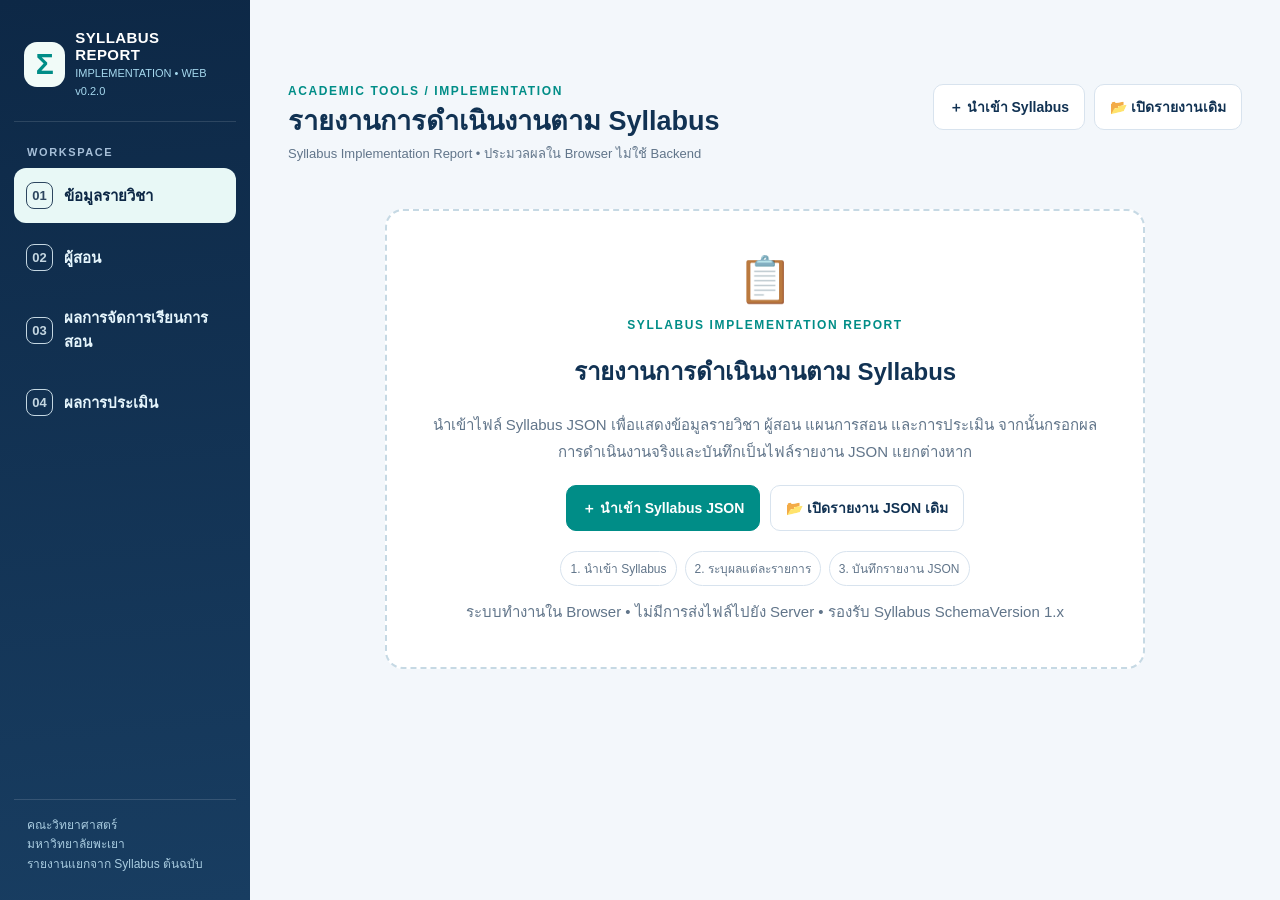
==== commit 9676f1c2: "Add files via upload Add browser-only report DOCX export v0.2.0" ====
--- a/index.html
+++ b/index.html
@@ -15,6 +15,13 @@
 @media(max-width:370px){.responsive-table td{grid-template-columns:76px minmax(0,1fr)}.sticky-inner p{max-width:150px}.btn{font-size:12px}}
 @media print{.sidebar,.mast-actions,.sticky-save,.tabs,.mobile-toggle,.toast,.menu-backdrop{display:none!important}.app-shell{display:block}.main{max-width:none;padding:0}.hero{background:#f0f5f9!important;color:var(--ink)!important;print-color-adjust:exact}.hero h2{color:var(--ink)}.hero small{color:var(--ink)}.panel{box-shadow:none;break-inside:avoid}.training-table{min-width:0;font-size:10px}.panel-head{padding:10px}.data-table td{font-size:10px}.data-table th{font-size:10px}}
 
+/* Phase 2: DOCX output in the same sticky action bar as JSON. */
+.footer-actions{display:flex;align-items:center;justify-content:flex-end;gap:10px;flex-wrap:wrap}
+.btn-docx{background:var(--navy);border-color:var(--navy);color:#fff}
+.btn-docx:hover{background:#1d527c;color:#fff}
+@media(max-width:680px){.sticky-inner{align-items:stretch}.footer-actions{width:100%;display:grid;grid-template-columns:minmax(0,1fr) minmax(0,1fr);gap:8px}.footer-actions .btn{min-width:0;white-space:normal;line-height:1.35;padding:10px 8px}}
+@media(max-width:375px){.footer-actions .btn{font-size:12px}}
+
   </style>
 </head>
 <body>
@@ -22,13 +29,159 @@
   <input id="syllabus-file" class="sr-only" type="file" accept=".json,application/json" aria-label="เลือกไฟล์ Syllabus JSON">
   <input id="report-file" class="sr-only" type="file" accept=".json,application/json" aria-label="เลือกไฟล์รายงาน JSON">
   <script>
+/* Smart Syllabus Implementation Report: self-contained DOCX generator.
+   Generates OOXML in Browser, with no CDN, backend, or dependency at runtime.
+   Input Report JSON and SourceSyllabus are never modified. */
+(function(root,factory){
+  const api=factory();
+  if(typeof module==='object'&&module.exports)module.exports=api;
+  if(root)root.SyllabusReportDocx=api;
+})(typeof window!=='undefined'?window:undefined,function(){
+'use strict';
+const encoder=new TextEncoder();
+const TYPE='application/vnd.openxmlformats-officedocument.wordprocessingml.document';
+const W=15100;
+const txt=x=>x==null?'':Array.isArray(x)?x.map(txt).filter(Boolean).join(', '):typeof x==='boolean'?(x?'ใช่':'ไม่ใช่'):typeof x==='object'?JSON.stringify(x):String(x);
+const val=x=>txt(x).trim()||'—';
+const xml=x=>txt(x).replace(/&/g,'&amp;').replace(/</g,'&lt;').replace(/>/g,'&gt;').replace(/"/g,'&quot;').replace(/'/g,'&apos;');
+const makeRun=x=>txt(x).replace(/\r\n/g,'\n').replace(/\r/g,'\n').split('\n').map((part,i)=>(i?'<w:br/>':'')+`<w:t xml:space="preserve">${xml(part)}</w:t>`).join('');
+function para(x,style='Normal'){
+  return `<w:p><w:pPr><w:pStyle w:val="${style}"/></w:pPr><w:r>${makeRun(x)}</w:r></w:p>`;
+}
+function cell(x,width,isHead=false,alt=false){
+  const fill=isHead?'173C60':alt?'F3F7FA':'FFFFFF';
+  return `<w:tc><w:tcPr><w:tcW w:w="${width}" w:type="dxa"/><w:shd w:fill="${fill}"/><w:tcMar><w:top w:w="105" w:type="dxa"/><w:left w:w="105" w:type="dxa"/><w:bottom w:w="105" w:type="dxa"/><w:right w:w="105" w:type="dxa"/></w:tcMar></w:tcPr>${para(val(x),isHead?'TableHead':'TableBody')}</w:tc>`;
+}
+function table(headings,rows,widths){
+  if(!rows.length)return para('ไม่มีข้อมูล','Muted');
+  if(!widths){const n=Math.floor(W/headings.length);widths=headings.map((_,i)=>i===headings.length-1?W-n*(headings.length-1):n);}
+  if(widths.reduce((a,b)=>a+b,0)!==W)throw new Error('ความกว้างตารางไม่ตรงกับพื้นที่เอกสาร');
+  const row=(contents,head,i)=>{const long=contents.some(v=>txt(v).length>420);return `<w:tr><w:trPr>${head?'<w:tblHeader w:val="true"/>':(!long?'<w:cantSplit/>':'')}</w:trPr>${headings.map((_,j)=>cell(contents[j],widths[j],head,i%2===1)).join('')}</w:tr>`;};
+  const borders=['top','left','bottom','right','insideH','insideV'].map(side=>`<w:${side} w:val="single" w:sz="5" w:color="D1DDE8"/>`).join('');
+  return `<w:tbl><w:tblPr><w:tblW w:w="${W}" w:type="dxa"/><w:tblLayout w:type="fixed"/><w:tblBorders>${borders}</w:tblBorders><w:tblCellSpacing w:w="0" w:type="dxa"/></w:tblPr><w:tblGrid>${widths.map(w=>`<w:gridCol w:w="${w}"/>`).join('')}</w:tblGrid>${row(headings,true,0)}${rows.map((r,i)=>row(r,false,i)).join('')}</w:tbl>`;
+}
+function dateTh(value){
+  if(!value)return '—';
+  const m=/^(\d{4})-(\d{2})-(\d{2})/.exec(String(value));
+  return m?`${Number(m[3])}/${Number(m[2])}/${Number(m[1])+543}`:txt(value);
+}
+const labels={
+  CourseCode:'รหัสรายวิชา',CourseTitleTh:'ชื่อรายวิชาภาษาไทย',CourseTitleEn:'ชื่อรายวิชาภาษาอังกฤษ',CourseDescriptionTh:'คำอธิบายรายวิชาภาษาไทย',CourseDescriptionEn:'คำอธิบายรายวิชาภาษาอังกฤษ',
+  Credits:'หน่วยกิต',LectureHours:'ชั่วโมงบรรยาย',LabHours:'ชั่วโมงปฏิบัติการ',SelfStudyHours:'ชั่วโมงศึกษาด้วยตนเอง',AcademicYear:'ปีการศึกษา (พ.ศ.)',Semester:'ภาคเรียน',Section:'กลุ่มเรียน',FacultyName:'คณะ',UniversityName:'มหาวิทยาลัย',LastUpdatedDate:'วันที่บันทึก/ปรับปรุง Syllabus',
+  CurriculumCode:'รหัสหลักสูตร',CurriculumName:'ชื่อหลักสูตร',ProgramName:'สาขาวิชา',DegreeLevel:'ระดับปริญญา',DepartmentName:'หน่วยงาน',
+  IsResponsibleInstructor:'ผู้รับผิดชอบรายวิชา',Prefix:'คำนำหน้า',FirstName:'ชื่อ',LastName:'นามสกุล',DisplayName:'ชื่อผู้สอน',Department:'สาขาวิชา',StaffId:'รหัสบุคลากร',StaffID:'รหัสบุคลากร',Email:'อีเมล',LecturePercent:'สัดส่วนบรรยาย (%)',LabPercent:'สัดส่วนปฏิบัติการ (%)'
+};
+function label(k){return labels[k]||k;}
+const isObj=x=>x!==null&&typeof x==='object'&&!Array.isArray(x);
+function rowsFromObj(o){return Object.entries(isObj(o)?o:{}).map(([k,v])=>[label(k),k==='LastUpdatedDate'?dateTh(v):val(v)]);}
+function statusText(x){return txt(x.Status).trim()||'ยังไม่ระบุ';}
+function detailText(x,key){if(x.Status==='ไม่ตามแผน'||x.Status==='ไม่บรรลุ')return val(x[key]);return '—';}
+function summary(data){
+  const all=[...(data.LectureResults||[]),...(data.LabResults||[]),...(data.AssessmentResults||[])];
+  const done=all.filter(x=>x.Status).length;
+  const neg=all.filter(x=>x.Status==='ไม่ตามแผน'||x.Status==='ไม่บรรลุ').length;
+  const incomplete=all.filter(x=>(x.Status==='ไม่ตามแผน'||x.Status==='ไม่บรรลุ')&&(!txt(x.Reason).trim()||!txt(x.Action).trim())).length;
+  return {total:all.length,done,neg,missing:all.length-done,incomplete};
+}
+function validate(data){
+  if(!isObj(data)||data.ReportType!=='SyllabusImplementation'||!isObj(data.SourceSyllabus))throw new Error('ไม่มีข้อมูลรายงานการดำเนินงานตาม Syllabus');
+  const s=data.SourceSyllabus;
+  for(const k of ['LecturePlans','LabPlans','Assessments'])if(!Array.isArray(s[k])||!Array.isArray(data[k==='LecturePlans'?'LectureResults':k==='LabPlans'?'LabResults':'AssessmentResults']))throw new Error('ข้อมูลรายงานไม่ครบ: '+k);
+  return data;
+}
+function documentXML(data){
+  data=validate(data);
+  const syllabus=data.SourceSyllabus, ci=syllabus.CourseInfo||{},curr=syllabus.Curriculum||{};
+  const c=summary(data);const b=[];
+  b.push(para('รายงานผลการดำเนินงานตาม Syllabus','Title'));
+  b.push(para('Syllabus Implementation Report','Subtitle'));
+  b.push(para('คณะวิทยาศาสตร์ มหาวิทยาลัยพะเยา','Center'));
+  b.push(para(`${val(ci.CourseCode)}  ${val(ci.CourseTitleTh)}`,'CourseTitle'));
+  if(ci.CourseTitleEn)b.push(para(ci.CourseTitleEn,'Center'));
+  b.push(para(`ปีการศึกษา ${val(ci.AcademicYear)}  ภาคเรียน ${val(ci.Semester)}  กลุ่มเรียน ${val(ci.Section)}     วันที่รายงาน ${dateTh(data.ReportDate)}`,'Center'));
+  b.push(para('สรุปผลการรายงาน','Heading1'));
+  b.push(table(['รายการ','จำนวน'],[['รายการติดตามทั้งหมด',c.total],['ระบุผลแล้ว',c.done],['ไม่ตามแผน / ไม่บรรลุ',c.neg],['ยังไม่ระบุผล',c.missing],['รายการผลเป็นลบที่ยังกรอกสาเหตุ/การดำเนินการไม่ครบ',c.incomplete]],[11800,3300]));
+  if(c.missing||c.incomplete)b.push(para('หมายเหตุ: เอกสารฉบับนี้มีรายการที่ยังไม่รายงานผล หรือข้อมูลสาเหตุ/การดำเนินการยังไม่ครบ','Warning'));
+  b.push(para('1. ข้อมูลรายวิชา','Heading1'));
+  b.push(table(['รายการ','ข้อมูลจาก Syllabus'],rowsFromObj(ci),[4100,11000]));
+  b.push(para('2. ข้อมูลหลักสูตร','Heading1'));
+  b.push(table(['รายการ','ข้อมูลจาก Syllabus'],rowsFromObj(curr),[4100,11000]));
+  b.push(para('3. ผู้รับผิดชอบรายวิชาและผู้สอน','Heading1'));
+  const teachers=syllabus.Instructors||[];
+  const teacherRows=teachers.flatMap((teacher,i)=>{
+    const fields=rowsFromObj(teacher);
+    return fields.map(([k,v],j)=>[j===0?i+1:'',k,v]);
+  });
+  b.push(table(['ลำดับ','รายการ','รายละเอียด'],teacherRows,[1000,3700,10400]));
+  const plans=(title,source,results)=>{
+    b.push(para(title,'Heading1'));
+    const rows=source.map((p,i)=>{
+      const r=results.find(x=>x.SourceIndex===i)||{};
+      const topic=[p.Topic,p.LearningActivities&&p.LearningActivities!==p.Topic?'กิจกรรม: '+p.LearningActivities:''].filter(Boolean).join('\n');
+      return [val(p.WeekNumber),val(topic),val(p.TeachingMethods||p.TeachingMethod),val(p.MappedCloCodes||p.CloCodes),val(p.Notes||p.InstructorNames),statusText(r),detailText(r,'Reason'),detailText(r,'Action')];
+    });
+    b.push(table(['สัปดาห์','หัวข้อ / กิจกรรม','วิธีสอน','CLO','ผู้สอน','ผลการสอน','สาเหตุ','การดำเนินการ'],rows,[1010,2890,1610,890,1960,1420,2660,2660]));
+  };
+  plans('4. ผลการจัดการเรียนการสอนภาคบรรยาย (Lecture)',syllabus.LecturePlans,data.LectureResults);
+  plans('5. ผลการจัดการเรียนการสอนภาคปฏิบัติการ (Lab)',syllabus.LabPlans,data.LabResults);
+  b.push(para('6. ผลการวัดและประเมินผล','Heading1'));
+  const aRows=syllabus.Assessments.map((a,i)=>{
+    const r=data.AssessmentResults.find(x=>x.SourceIndex===i)||{};
+    return [val(i+1),val(a.AssessmentName),val(a.AssessmentType),val(a.WeightPercent),val(a.MappedCloCodes),statusText(r),detailText(r,'Reason'),detailText(r,'Action')];
+  });
+  b.push(table(['ลำดับ','รายการประเมิน','ประเภท','น้ำหนัก %','CLO','ผลการประเมิน','สาเหตุ','การดำเนินการ'],aRows,[670,2870,1810,880,1000,1400,3235,3235]));
+  b.push(para('ข้อมูลประกอบการรายงาน','Heading1'));
+  b.push(table(['รายการ','รายละเอียด'],[
+    ['Offering ID',val(data.SourceOfferingId||syllabus.OfferingId)],
+    ['ไฟล์ Syllabus ต้นฉบับ',val(data.SourceFileName)],
+    ['วันที่จัดทำรายงาน',dateTh(data.ReportDate)],
+    ['หมายเหตุ','ข้อมูลรายวิชา ผู้สอน และแผนการสอนมาจาก Syllabus JSON ต้นฉบับ ส่วนผลการดำเนินงานมาจากไฟล์รายงาน JSON']
+  ],[4100,11000]));
+  return `<?xml version="1.0" encoding="UTF-8" standalone="yes"?><w:document xmlns:w="http://schemas.openxmlformats.org/wordprocessingml/2006/main"><w:body>${b.join('')}<w:sectPr><w:pgSz w:w="16838" w:h="11906" w:orient="landscape"/><w:pgMar w:top="850" w:right="850" w:bottom="850" w:left="850" w:header="400" w:footer="400" w:gutter="0"/></w:sectPr></w:body></w:document>`;
+}
+function stylesXML(){
+ const space=(before,after)=>`<w:spacing w:before="${before}" w:after="${after}" w:line="290" w:lineRule="auto"/>`;
+ const style=(id,name,size,attrs='',bold=false,color='18344D')=>`<w:style w:type="paragraph" w:styleId="${id}"><w:name w:val="${name}"/><w:basedOn w:val="Normal"/><w:pPr>${attrs}</w:pPr><w:rPr><w:rFonts w:ascii="TH Sarabun New" w:hAnsi="TH Sarabun New" w:eastAsia="TH Sarabun New" w:cs="TH Sarabun New"/><w:sz w:val="${size}"/><w:szCs w:val="${size}"/><w:color w:val="${color}"/>${bold?'<w:b/>':''}</w:rPr></w:style>`;
+ return `<?xml version="1.0" encoding="UTF-8" standalone="yes"?><w:styles xmlns:w="http://schemas.openxmlformats.org/wordprocessingml/2006/main"><w:docDefaults><w:rPrDefault><w:rPr><w:rFonts w:ascii="TH Sarabun New" w:hAnsi="TH Sarabun New" w:eastAsia="TH Sarabun New" w:cs="TH Sarabun New"/><w:sz w:val="28"/><w:szCs w:val="28"/><w:lang w:val="th-TH" w:eastAsia="th-TH"/></w:rPr></w:rPrDefault></w:docDefaults><w:style w:type="paragraph" w:default="1" w:styleId="Normal"><w:name w:val="Normal"/><w:pPr>${space(0,85)}</w:pPr></w:style>${style('Title','Title',43,`<w:jc w:val="center"/>${space(120,60)}`,true,'173C60')}${style('Subtitle','Subtitle',29,`<w:jc w:val="center"/>${space(0,65)}`,false)}${style('Center','Centered',28,`<w:jc w:val="center"/>${space(0,80)}`)}${style('CourseTitle','CourseTitle',34,`<w:jc w:val="center"/>${space(60,75)}`,true)}${style('Heading1','Heading1',31,`<w:keepNext/>${space(190,100)}`,true,'007C83')}${style('TableHead','TableHead',23,space(0,0),true,'FFFFFF')}${style('TableBody','TableBody',23,space(0,0))}${style('Warning','Warning',25,space(85,90),true,'AD4A2A')}${style('Muted','Muted',25,space(60,85),false,'64748B')}</w:styles>`;
+}
+function crc32(bytes){let crc=0xFFFFFFFF;for(let i=0;i<bytes.length;i++){crc^=bytes[i];for(let j=0;j<8;j++)crc=(crc&1)?(0xEDB88320^(crc>>>1)):(crc>>>1);}return (crc^0xFFFFFFFF)>>>0;}
+function little16(v){return [v&255,(v>>>8)&255];}
+function little32(v){return [v&255,(v>>>8)&255,(v>>>16)&255,(v>>>24)&255];}
+function zipFiles(files){
+ const local=[],central=[];let offset=0,count=0;
+ for(const [name,content] of Object.entries(files)){
+  const n=encoder.encode(name),d=encoder.encode(content),c=crc32(d),sz=d.length;
+  const l=new Uint8Array([0x50,0x4b,3,4,...little16(20),...little16(0x0800),...little16(0),...little16(0),...little16(0),...little32(c),...little32(sz),...little32(sz),...little16(n.length),...little16(0)]);
+  local.push(l,n,d);
+  central.push(new Uint8Array([0x50,0x4b,1,2,...little16(20),...little16(20),...little16(0x0800),...little16(0),...little16(0),...little16(0),...little32(c),...little32(sz),...little32(sz),...little16(n.length),...little16(0),...little16(0),...little16(0),...little16(0),...little32(0),...little32(offset)]),n);
+  offset+=l.length+n.length+d.length;count++;
+ }
+ const clen=central.reduce((n,x)=>n+x.length,0);
+ const end=new Uint8Array([0x50,0x4b,5,6,...little16(0),...little16(0),...little16(count),...little16(count),...little32(clen),...little32(offset),...little16(0)]);
+ return new Blob([...local,...central,end],{type:TYPE});
+}
+function makeDocx(data){
+ const files={
+  '[Content_Types].xml':`<?xml version="1.0" encoding="UTF-8" standalone="yes"?><Types xmlns="http://schemas.openxmlformats.org/package/2006/content-types"><Default Extension="rels" ContentType="application/vnd.openxmlformats-package.relationships+xml"/><Default Extension="xml" ContentType="application/xml"/><Override PartName="/word/document.xml" ContentType="application/vnd.openxmlformats-officedocument.wordprocessingml.document.main+xml"/><Override PartName="/word/styles.xml" ContentType="application/vnd.openxmlformats-officedocument.wordprocessingml.styles+xml"/><Override PartName="/docProps/core.xml" ContentType="application/vnd.openxmlformats-package.core-properties+xml"/><Override PartName="/docProps/app.xml" ContentType="application/vnd.openxmlformats-officedocument.extended-properties+xml"/></Types>`,
+  '_rels/.rels':`<?xml version="1.0" encoding="UTF-8" standalone="yes"?><Relationships xmlns="http://schemas.openxmlformats.org/package/2006/relationships"><Relationship Id="rId1" Type="http://schemas.openxmlformats.org/officeDocument/2006/relationships/officeDocument" Target="word/document.xml"/><Relationship Id="rId2" Type="http://schemas.openxmlformats.org/package/2006/relationships/metadata/core-properties" Target="docProps/core.xml"/><Relationship Id="rId3" Type="http://schemas.openxmlformats.org/officeDocument/2006/relationships/extended-properties" Target="docProps/app.xml"/></Relationships>`,
+  'word/document.xml':documentXML(data),
+  'word/styles.xml':stylesXML(),
+  'word/_rels/document.xml.rels':`<?xml version="1.0" encoding="UTF-8" standalone="yes"?><Relationships xmlns="http://schemas.openxmlformats.org/package/2006/relationships"><Relationship Id="rIdStyles" Type="http://schemas.openxmlformats.org/officeDocument/2006/relationships/styles" Target="styles.xml"/></Relationships>`,
+  'docProps/core.xml':`<?xml version="1.0" encoding="UTF-8" standalone="yes"?><cp:coreProperties xmlns:cp="http://schemas.openxmlformats.org/package/2006/metadata/core-properties" xmlns:dc="http://purl.org/dc/elements/1.1/"><dc:title>รายงานผลการดำเนินงานตาม Syllabus</dc:title><dc:creator>Smart Syllabus Implementation Report</dc:creator></cp:coreProperties>`,
+  'docProps/app.xml':`<?xml version="1.0" encoding="UTF-8" standalone="yes"?><Properties xmlns="http://schemas.openxmlformats.org/officeDocument/2006/extended-properties"><Application>Smart Syllabus Implementation Report Web</Application></Properties>`
+ };
+ return zipFiles(files);
+}
+return {makeDocx,documentXML,summary,TYPE};
+});
+
 (() => {
   'use strict';
 
   // Static browser-only report app. Syllabus input is kept intact in SourceSyllabus.
   // The report's JSON format is intentionally separate from Syllabus SchemaVersion 1.0.0.
   const REPORT_VERSION = '1.0.0';
-  const APP_VERSION = '0.1.0';
+  const APP_VERSION = '0.2.0';
   const tabs = [
     { id: 'course', name: 'ข้อมูลรายวิชา', icon: '01' },
     { id: 'instructors', name: 'ผู้สอน', icon: '02' },
@@ -215,7 +368,7 @@
        ${activeTab==='plans'||activeTab==='assessments'?`<div class="status-note">เลือกระบุผลแต่ละรายการเป็น <strong>ตามแผน / ไม่ตามแผน</strong> หรือ <strong>บรรลุ / ไม่บรรลุ</strong> หากเลือกผลเป็นลบ ให้ระบุทั้ง “สาเหตุ” และ “การดำเนินการ” สามารถบันทึกรายงาน JSON ได้แม้ยังกรอกไม่ครบ</div>`:`<div class="status-note">ข้อมูลจาก Syllabus JSON แสดงแบบอ่านอย่างเดียว เพื่อรักษารายละเอียดต้นฉบับ</div>`}
        ${renderBody()}
        <div class="footer-note">รายงานนี้จัดเก็บแยกเป็น JSON • ไม่บันทึกอัตโนมัติ • กรุณาตรวจสอบไฟล์ที่ดาวน์โหลดก่อนปิดเว็บไซต์</div>
-       <div class="sticky-save"><div class="sticky-inner"><p><strong>บันทึกข้อมูลรายงานทุกหมวดเป็นไฟล์เดียว</strong><span id="save-indicator">${unsaved?'มีข้อมูลเปลี่ยนแปลงที่ยังไม่ได้บันทึก JSON':'สามารถแก้ไขและบันทึก JSON ได้ตลอดเวลา'}</span></p><button type="button" class="btn btn-primary" data-action="save-report">⇩ บันทึกรายงาน JSON</button></div></div>`}
+       <div class="sticky-save"><div class="sticky-inner"><p><strong>บันทึกรายงาน JSON หรือสร้างเอกสาร Word</strong><span id="save-indicator">${unsaved?'มีข้อมูลเปลี่ยนแปลงที่ยังไม่ได้บันทึก JSON':'สามารถแก้ไขและบันทึก JSON ได้ตลอดเวลา'}</span></p><div class="footer-actions"><button type="button" class="btn btn-primary" data-action="save-report">⇩ บันทึกรายงาน JSON</button><button type="button" class="btn btn-docx" data-action="export-docx">▤ สร้าง DOCX</button></div></div></div>`}
       </main></div>`;
     updateMetrics();
   }
@@ -242,6 +395,21 @@
     unsaved=false;const e=document.getElementById('save-indicator');if(e)e.textContent='เริ่มดาวน์โหลดแล้ว • กรุณาตรวจสอบไฟล์ใน Downloads';
     const s=stats();showToast(s.incomplete?`เริ่มดาวน์โหลด JSON แล้ว • มี ${s.incomplete} รายการที่ยังไม่กรอกสาเหตุ/การดำเนินการครบ`:'เริ่มดาวน์โหลดรายงาน JSON แล้ว กรุณาตรวจสอบไฟล์');
   }
+  function downloadDocx(){
+    if(!report)return;
+    try {
+      if(!window.SyllabusReportDocx)throw new Error('ไม่พบชุดคำสั่งสร้างเอกสาร Word');
+      const blob=window.SyllabusReportDocx.makeDocx(report);
+      const c=readSource().CourseInfo||{};
+      const name=`SYLLABUS_REPORT_${fileSafe(c.CourseCode)}_${fileSafe(c.AcademicYear)}_${fileSafe(c.Semester)}_${fileSafe(c.Section||'01')}.docx`;
+      const url=URL.createObjectURL(blob);const a=document.createElement('a');
+      a.href=url;a.download=name;document.body.appendChild(a);a.click();a.remove();
+      setTimeout(()=>URL.revokeObjectURL(url),3000);
+      const st=stats();
+      showToast(st.missing||st.incomplete ? `เริ่มดาวน์โหลด DOCX แล้ว • รายงานยังมี ${st.missing} รายการที่ไม่ระบุผล และ ${st.incomplete} รายการที่ต้องกรอกสาเหตุ/การดำเนินการ` : 'เริ่มดาวน์โหลด DOCX แล้ว กรุณาตรวจสอบไฟล์ใน Downloads');
+      // DOCX export never marks the Report JSON as saved and never modifies report data.
+    } catch(err){showToast('สร้าง DOCX ไม่สำเร็จ: '+(err?.message||err),true);}
+  }
   async function loadFile(event,mode){const file=event.target.files?.[0];if(!file)return;event.target.value='';
     try{if(file.size>15*1024*1024)throw new Error('ไฟล์มีขนาดเกิน 15 MB');const text=await file.text();const data=JSON.parse(text.replace(/^\uFEFF/,''));mode==='syllabus'?startSyllabus(data,file.name):startReport(data);}
     catch(err){showToast('เปิดไฟล์ไม่สำเร็จ: '+err.message,true);}
@@ -255,6 +423,7 @@
     if(action==='open-syllabus')document.getElementById('syllabus-file').click();
     else if(action==='open-report')document.getElementById('report-file').click();
     else if(action==='save-report')downloadReport();
+    else if(action==='export-docx')downloadDocx();
     else if(action==='toggle-menu'){mobileOpen=!mobileOpen;render();}
     else if(action==='close-menu'){mobileOpen=false;render();}
   });
